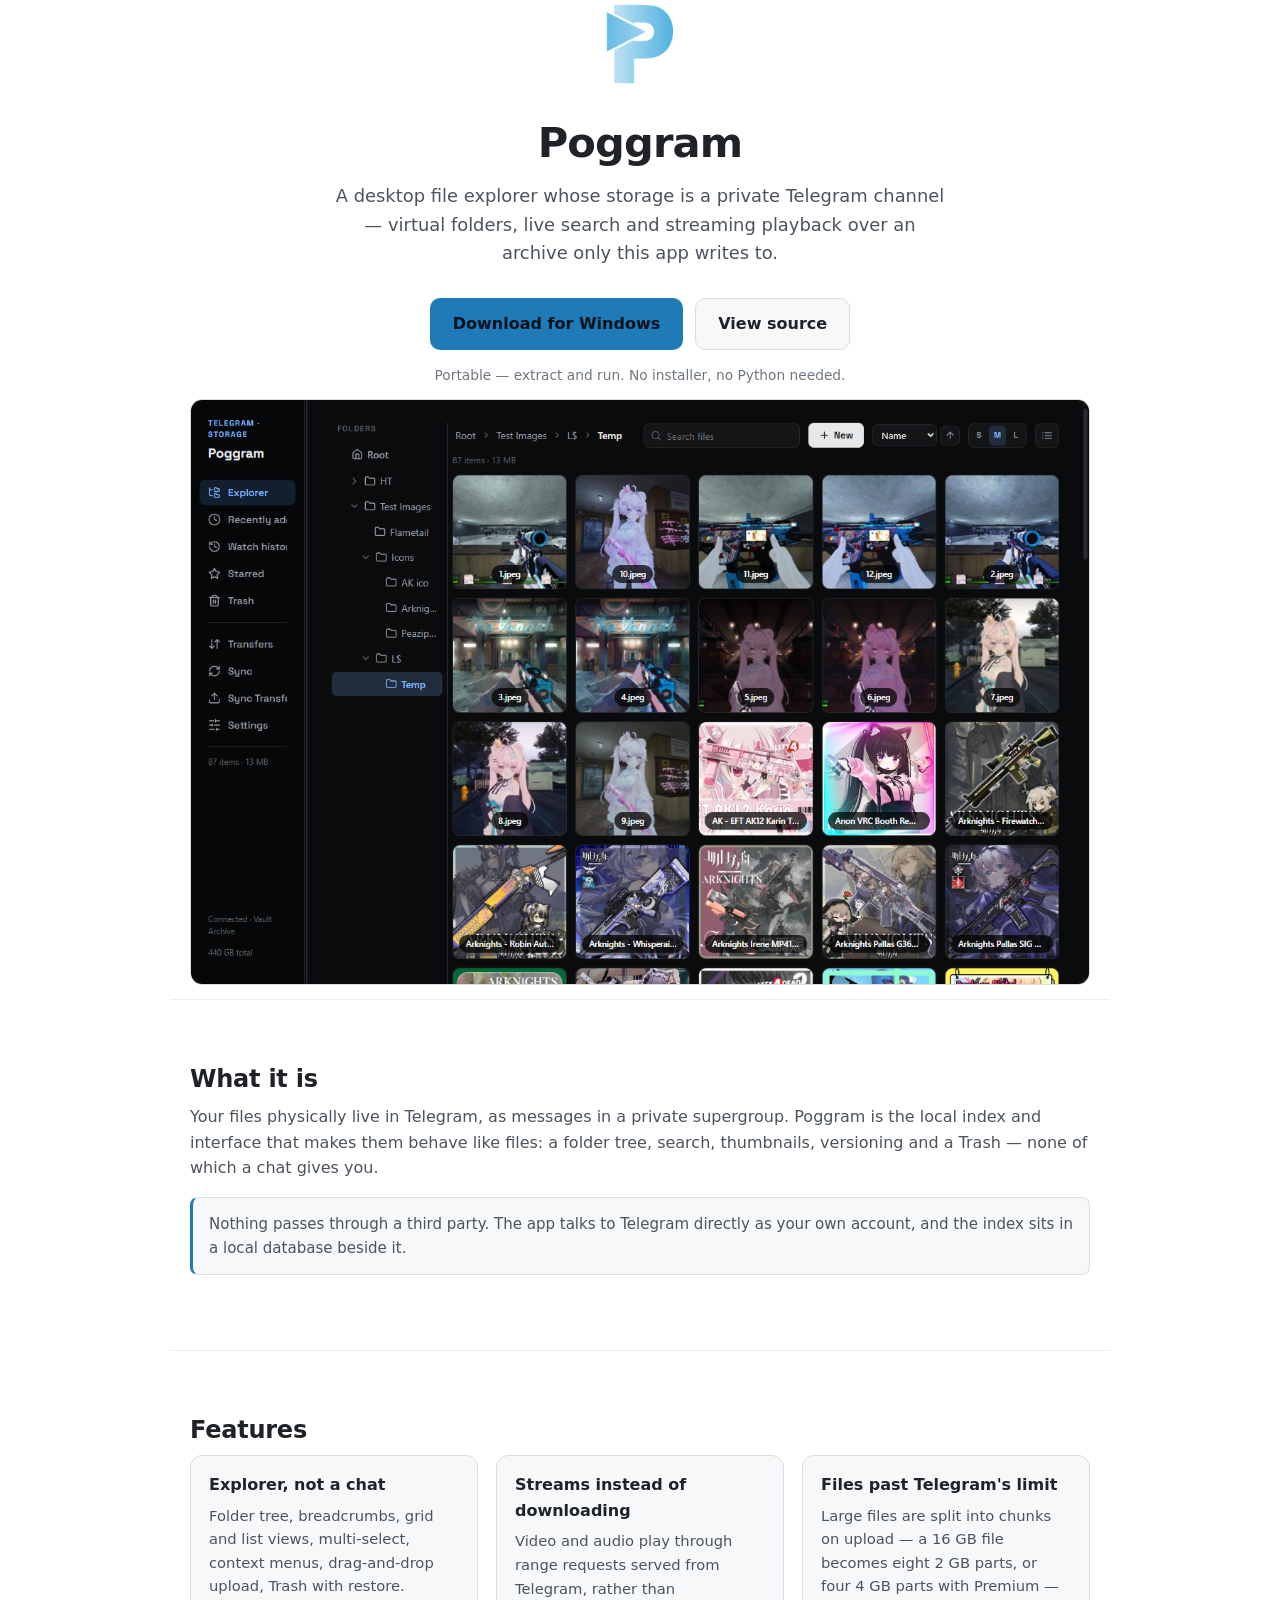
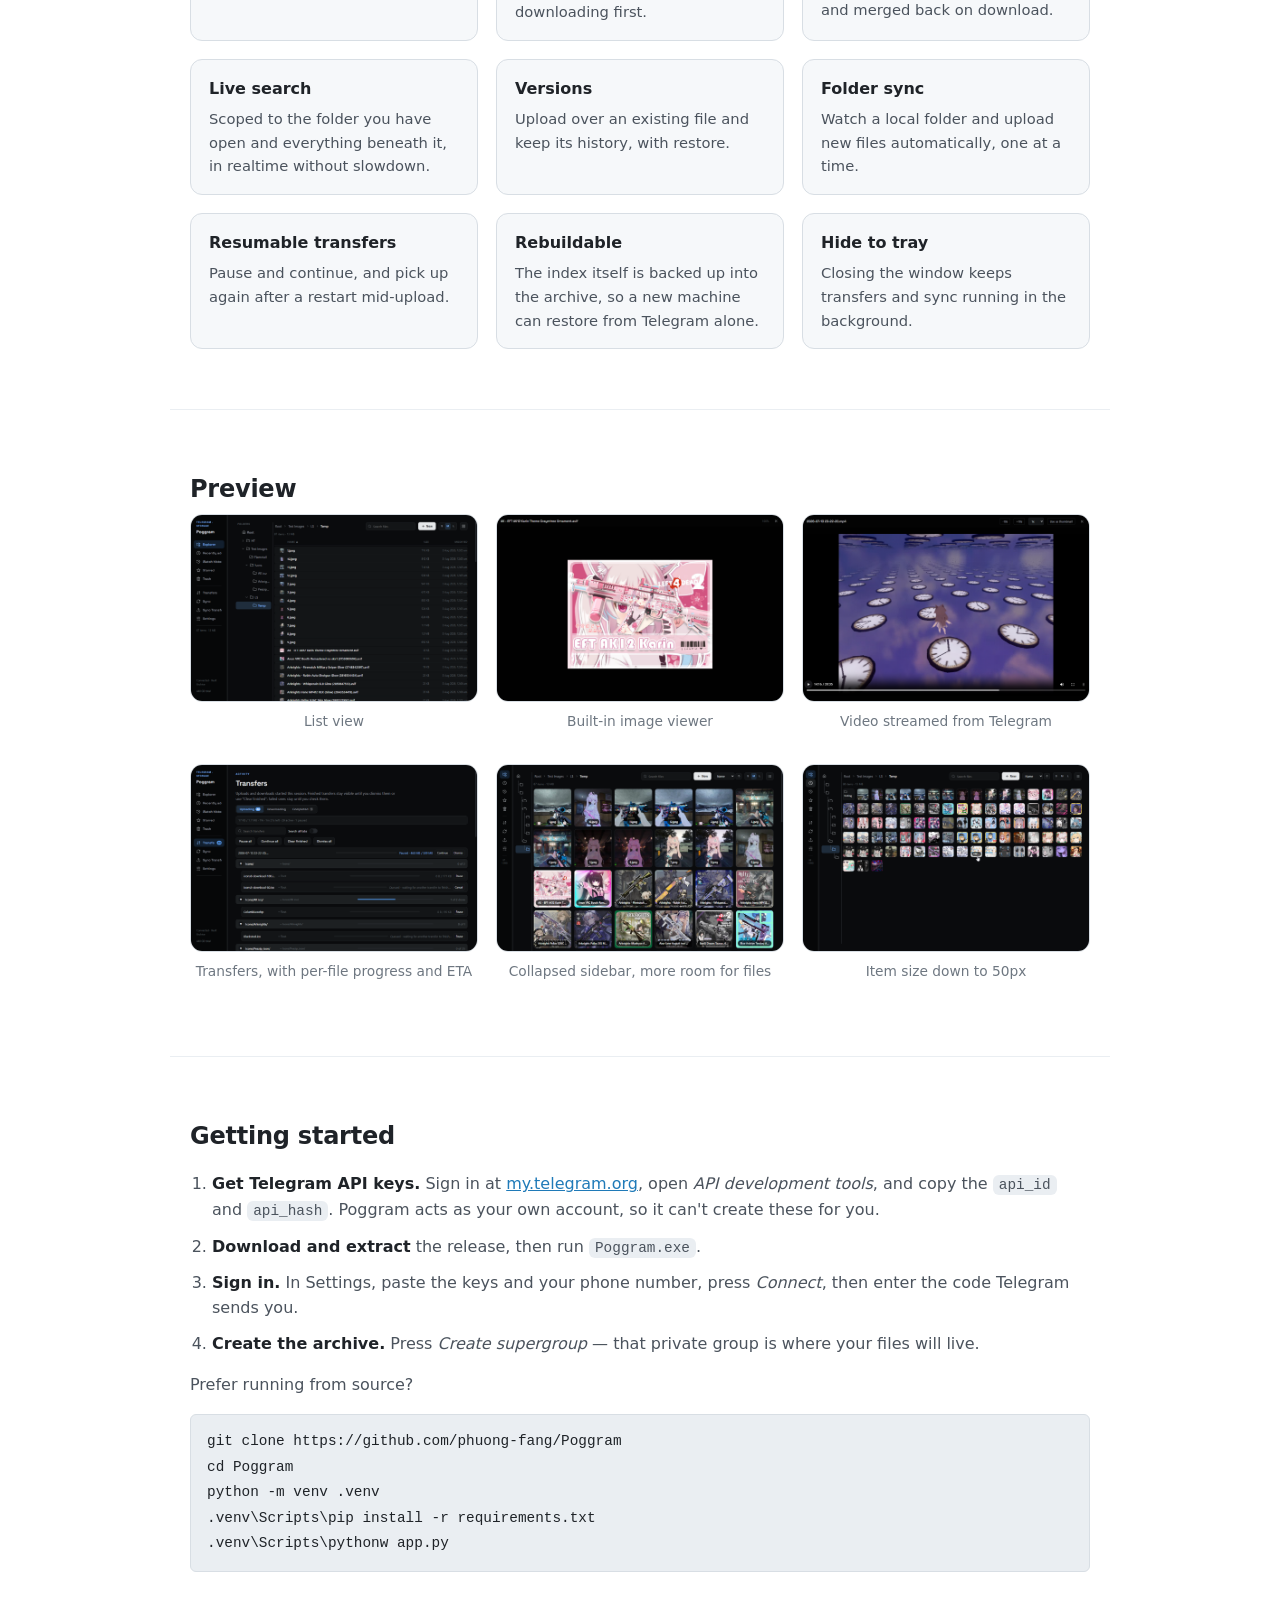
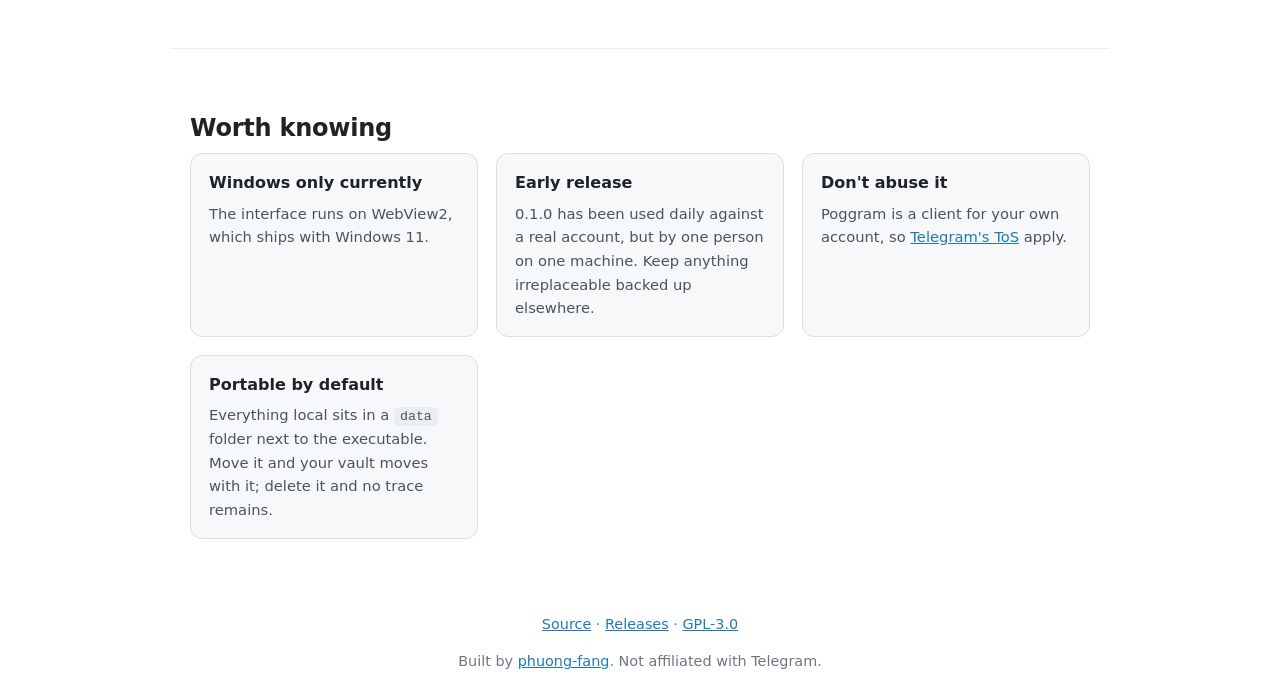
==== index.html @ 34cc10da "Site: actually fix the section rule spacing (specificity) The previous attempt raised section paddin" ====
<!DOCTYPE html>
<html lang="en">
<head>
<meta charset="utf-8">
<meta name="viewport" content="width=device-width, initial-scale=1">
<title>Poggram — a file explorer backed by Telegram</title>
<meta name="description" content="A Windows desktop file explorer whose storage is a private Telegram channel. Virtual folders, live search, streaming playback. Free and open source, GPL-3.0.">
<link rel="icon" href="static/poggram.ico" sizes="any">
<meta property="og:title" content="Poggram">
<meta property="og:description" content="A desktop file explorer whose storage is a private Telegram channel.">
<meta property="og:image" content="preview/UI%20Grid%20view%20Expand%20Side%20bar%20160px.png">
<meta property="og:type" content="website">
<style>
  /* Self-contained: no CDN, no fonts to fetch, so the page works offline and
     can't break when something external moves. */
  :root {
    --bg: #0e1013; --surface: #161a1f; --line: #262c34; --line-soft: #1e232a;
    --ink: #e8ecf1; --ink-soft: #a9b4c0; --ink-faint: #7b8794;
    --accent: #5aaee6; --accent-deep: #8ccbf0;
    --radius: 12px;
  }
  @media (prefers-color-scheme: light) {
    :root {
      --bg: #ffffff; --surface: #f6f8fa; --line: #d8dee4; --line-soft: #eaeef2;
      --ink: #1f2328; --ink-soft: #4b535d; --ink-faint: #6e7781;
      --accent: #1f7ab8; --accent-deep: #10598c;
    }
  }
  * { box-sizing: border-box; }
  body {
    margin: 0; background: var(--bg); color: var(--ink);
    font: 16px/1.6 -apple-system, "Segoe UI", system-ui, sans-serif;
    -webkit-font-smoothing: antialiased;
  }
  .wrap { max-width: 940px; margin: 0 auto; padding: 0 20px; }
  a { color: var(--accent); }

  header { text-align: center; padding: 72px 0 40px; }
  header img.logo { width: 88px; height: 88px; }
  h1 { margin: 14px 0 6px; font-size: 2.6rem; letter-spacing: -0.02em; }
  .tagline { margin: 0 auto; max-width: 34em; font-size: 1.12rem; color: var(--ink-soft); }

  .cta { display: flex; flex-wrap: wrap; gap: 12px; justify-content: center; margin: 30px 0 8px; }
  .btn {
    display: inline-block; padding: 12px 22px; border-radius: 10px;
    text-decoration: none; font-weight: 600; border: 1px solid var(--line);
  }
  .btn-primary { background: var(--accent); color: #06131c; border-color: transparent; }
  .btn-primary:hover { filter: brightness(1.08); }
  .btn-secondary { color: var(--ink); background: var(--surface); }
  .btn-secondary:hover { border-color: var(--ink-faint); }
  .sub { color: var(--ink-faint); font-size: 0.86rem; }

  /* Wide screenshots scroll inside their own box rather than the page. */
  figure { margin: 0 0 14px; }
  figure img {
    display: block; width: 100%; height: auto; border: 1px solid var(--line);
    border-radius: var(--radius); background: var(--surface);
  }
  figcaption { margin-top: 8px; color: var(--ink-faint); font-size: 0.86rem; text-align: center; }

  /* section.wrap, not section: every section carries class="wrap", and
     .wrap's own `padding: 0 20px` (a class, 0-1-0) outranks a bare `section`
     type selector (0-0-1) no matter which comes later - so vertical padding
     set on `section` alone was silently discarded and the rule sat against the
     cards above it. Horizontal padding is repeated here for the same reason:
     this declaration now wins outright, so it has to carry the 20px too. */
  section.wrap { padding: 56px 20px 60px; border-top: 1px solid var(--line-soft); }
  section.wrap > h2 { margin-top: 4px; }
  h2 { font-size: 1.5rem; margin: 0 0 6px; letter-spacing: -0.01em; }
  section > p.lede { margin-top: 0; color: var(--ink-soft); }

  .grid { display: grid; gap: 18px; grid-template-columns: repeat(auto-fit, minmax(260px, 1fr)); }
  .card { background: var(--surface); border: 1px solid var(--line); border-radius: var(--radius); padding: 16px 18px; }
  .card h3 { margin: 0 0 6px; font-size: 1rem; }
  .card p { margin: 0; color: var(--ink-soft); font-size: 0.92rem; }

  ol.steps { padding-left: 22px; }
  ol.steps li { margin-bottom: 10px; color: var(--ink-soft); }
  ol.steps strong { color: var(--ink); }

  code, pre {
    font-family: ui-monospace, "Cascadia Code", Consolas, monospace;
    background: var(--line-soft); border-radius: 6px;
  }
  code { padding: 2px 6px; font-size: 0.9em; }
  pre { padding: 14px 16px; overflow-x: auto; border: 1px solid var(--line); }
  pre code { background: none; padding: 0; }

  .note {
    background: var(--surface); border: 1px solid var(--line);
    border-left: 3px solid var(--accent); border-radius: 8px;
    padding: 14px 16px; color: var(--ink-soft); font-size: 0.94rem;
  }
  footer { padding: 40px 0 60px; text-align: center; color: var(--ink-faint); font-size: 0.9rem; }
</style>
</head>
<body>

<header class="wrap">
  <img class="logo" src="static/poggram.png" alt="">
  <h1>Poggram</h1>
  <p class="tagline">A desktop file explorer whose storage is a private Telegram channel — virtual folders, live search and streaming playback over an archive only this app writes to.</p>
  <div class="cta">
    <a class="btn btn-primary" href="https://github.com/phuong-fang/Poggram/releases/latest">Download for Windows</a>
    <a class="btn btn-secondary" href="https://github.com/phuong-fang/Poggram">View source</a>
  </div>
  <p class="sub">Portable — extract and run. No installer, no Python needed.</p>
</header>

<div class="wrap">
  <figure>
    <img src="preview/UI%20Grid%20view%20Expand%20Side%20bar%20160px.png" alt="Poggram grid view with folder tree and thumbnails" loading="lazy">
  </figure>
</div>

<section class="wrap">
  <h2>What it is</h2>
  <p class="lede">Your files physically live in Telegram, as messages in a private supergroup. Poggram is the local index and interface that makes them behave like files: a folder tree, search, thumbnails, versioning and a Trash — none of which a chat gives you.</p>
  <p class="note">Nothing passes through a third party. The app talks to Telegram directly as your own account, and the index sits in a local database beside it.</p>
</section>

<section class="wrap">
  <h2>Features</h2>
  <div class="grid">
    <div class="card"><h3>Explorer, not a chat</h3><p>Folder tree, breadcrumbs, grid and list views, multi-select, context menus, drag-and-drop upload, Trash with restore.</p></div>
    <div class="card"><h3>Streams instead of downloading</h3><p>Video and audio play through range requests served from Telegram, rather than downloading first.</p></div>
    <div class="card"><h3>Files past Telegram's limit</h3><p>Large files are split into chunks on upload — a 16&nbsp;GB file becomes eight 2&nbsp;GB parts, or four 4&nbsp;GB parts with Premium — and merged back on download.</p></div>
    <div class="card"><h3>Live search</h3><p>Scoped to the folder you have open and everything beneath it, in realtime without slowdown.</p></div>
    <div class="card"><h3>Versions</h3><p>Upload over an existing file and keep its history, with restore.</p></div>
    <div class="card"><h3>Folder sync</h3><p>Watch a local folder and upload new files automatically, one at a time.</p></div>
    <div class="card"><h3>Resumable transfers</h3><p>Pause and continue, and pick up again after a restart mid-upload.</p></div>
    <div class="card"><h3>Rebuildable</h3><p>The index itself is backed up into the archive, so a new machine can restore from Telegram alone.</p></div>
    <div class="card"><h3>Hide to tray</h3><p>Closing the window keeps transfers and sync running in the background.</p></div>
  </div>
</section>

<section class="wrap">
  <h2>Preview</h2>
  <div class="grid">
    <figure><img src="preview/UI%20List%20view%20Expand%20Side%20bar%20160px.png" alt="List view" loading="lazy"><figcaption>List view</figcaption></figure>
    <figure><img src="preview/Image%20viewing.png" alt="Image viewer" loading="lazy"><figcaption>Built-in image viewer</figcaption></figure>
    <figure><img src="preview/Video%20streaming.png" alt="Video streaming" loading="lazy"><figcaption>Video streamed from Telegram</figcaption></figure>
    <figure><img src="preview/Upload%20process.png" alt="Transfers view" loading="lazy"><figcaption>Transfers, with per-file progress and ETA</figcaption></figure>
    <figure><img src="preview/UI%20Grid%20view%20Collapse%20Side%20bar%20160px.png" alt="Grid view with the sidebar collapsed" loading="lazy"><figcaption>Collapsed sidebar, more room for files</figcaption></figure>
    <figure><img src="preview/UI%20Grid%20view%20Collapse%20Side%20bar%2050px.png" alt="Grid view at the smallest item size" loading="lazy"><figcaption>Item size down to 50px</figcaption></figure>
  </div>
</section>

<section class="wrap">
  <h2>Getting started</h2>
  <ol class="steps">
    <li><strong>Get Telegram API keys.</strong> Sign in at <a href="https://my.telegram.org/auth">my.telegram.org</a>, open <em>API development tools</em>, and copy the <code>api_id</code> and <code>api_hash</code>. Poggram acts as your own account, so it can't create these for you.</li>
    <li><strong>Download and extract</strong> the release, then run <code>Poggram.exe</code>.</li>
    <li><strong>Sign in.</strong> In Settings, paste the keys and your phone number, press <em>Connect</em>, then enter the code Telegram sends you.</li>
    <li><strong>Create the archive.</strong> Press <em>Create supergroup</em> — that private group is where your files will live.</li>
  </ol>
  <p class="lede">Prefer running from source?</p>
<pre><code>git clone https://github.com/phuong-fang/Poggram
cd Poggram
python -m venv .venv
.venv\Scripts\pip install -r requirements.txt
.venv\Scripts\pythonw app.py</code></pre>
</section>

<section class="wrap">
  <h2>Worth knowing</h2>
  <div class="grid">
    <div class="card"><h3>Windows only currently</h3><p>The interface runs on WebView2, which ships with Windows 11.</p></div>
    <div class="card"><h3>Early release</h3><p>0.1.0 has been used daily against a real account, but by one person on one machine. Keep anything irreplaceable backed up elsewhere.</p></div>
    <div class="card"><h3>Don't abuse it</h3><p>Poggram is a client for your own account, so <a href="https://telegram.org/tos">Telegram's ToS</a> apply.</p></div>
    <div class="card"><h3>Portable by default</h3><p>Everything local sits in a <code>data</code> folder next to the executable. Move it and your vault moves with it; delete it and no trace remains.</p></div>
  </div>
</section>

<footer class="wrap">
  <p><a href="https://github.com/phuong-fang/Poggram">Source</a> · <a href="https://github.com/phuong-fang/Poggram/releases/latest">Releases</a> · <a href="https://github.com/phuong-fang/Poggram/blob/main/LICENSE">GPL-3.0</a></p>
  <p>Built by <a href="https://github.com/phuong-fang">phuong-fang</a>. Not affiliated with Telegram.</p>
</footer>

</body>
</html>
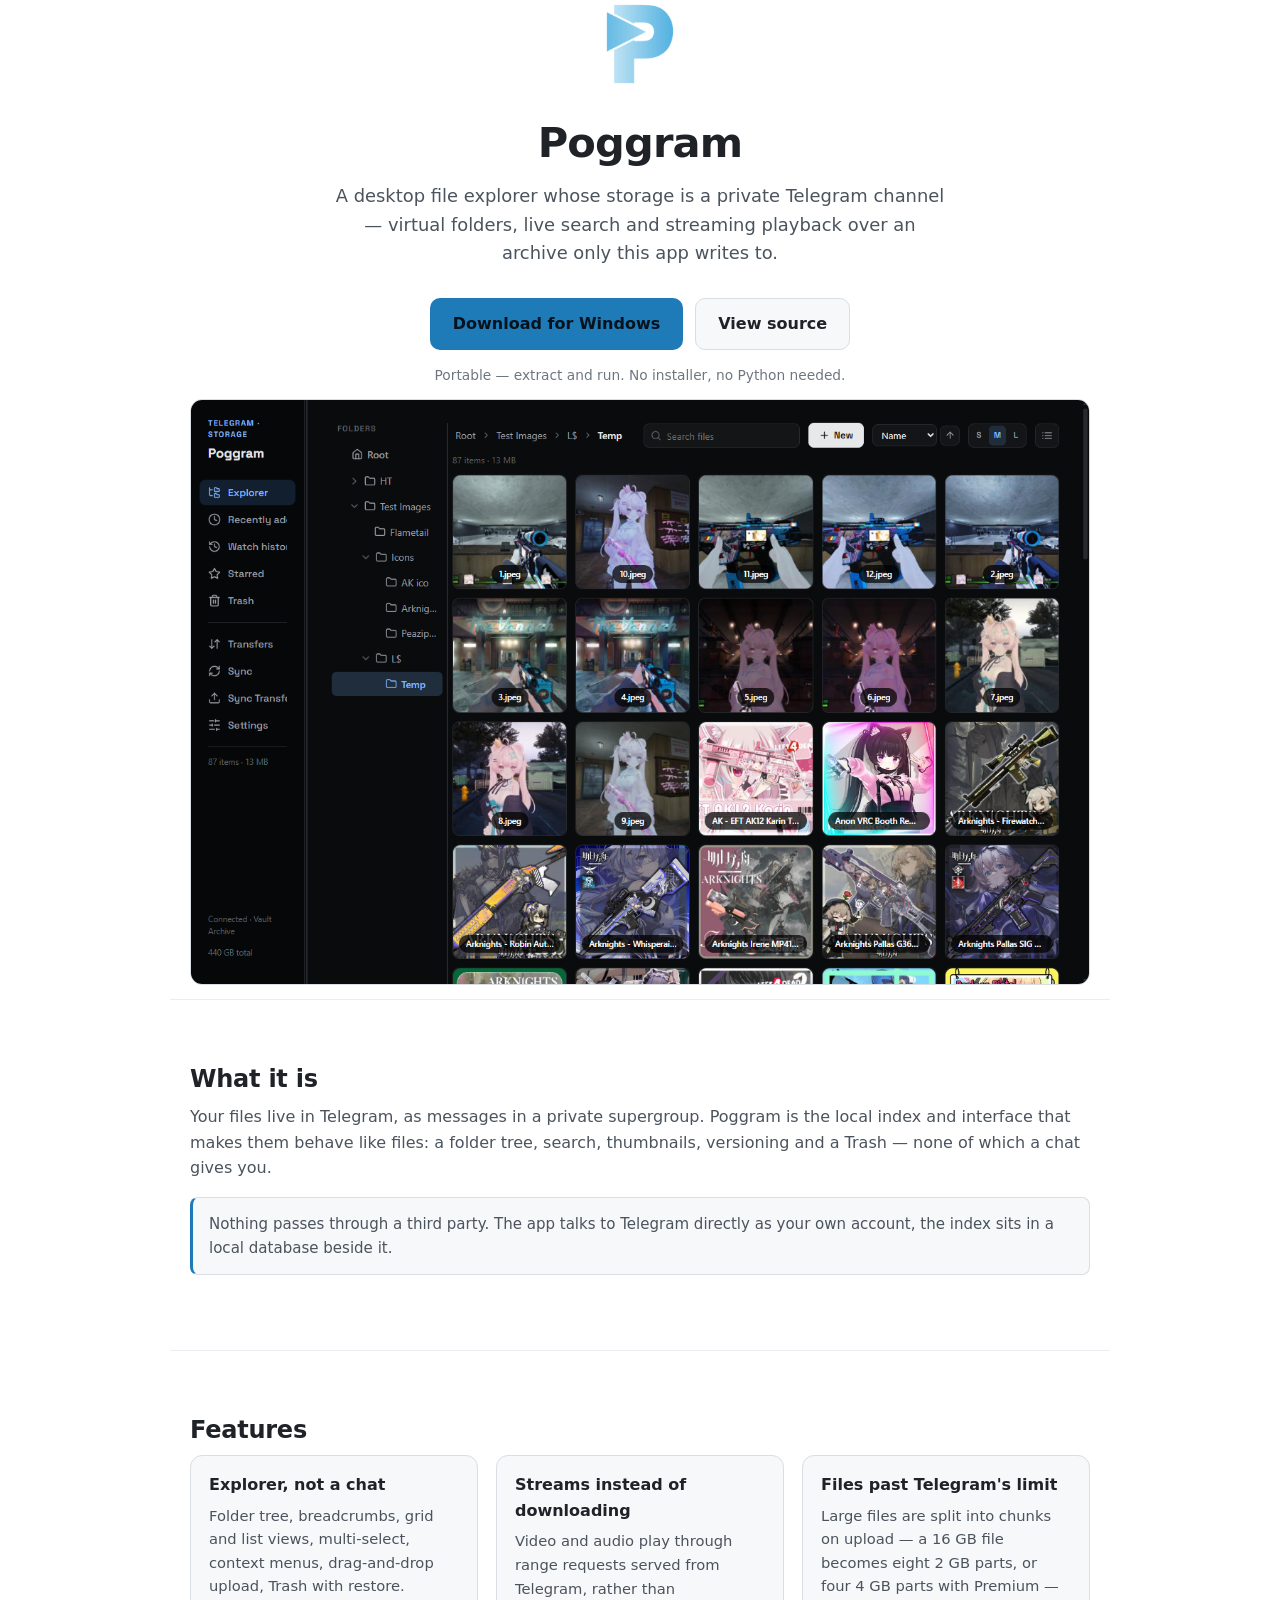
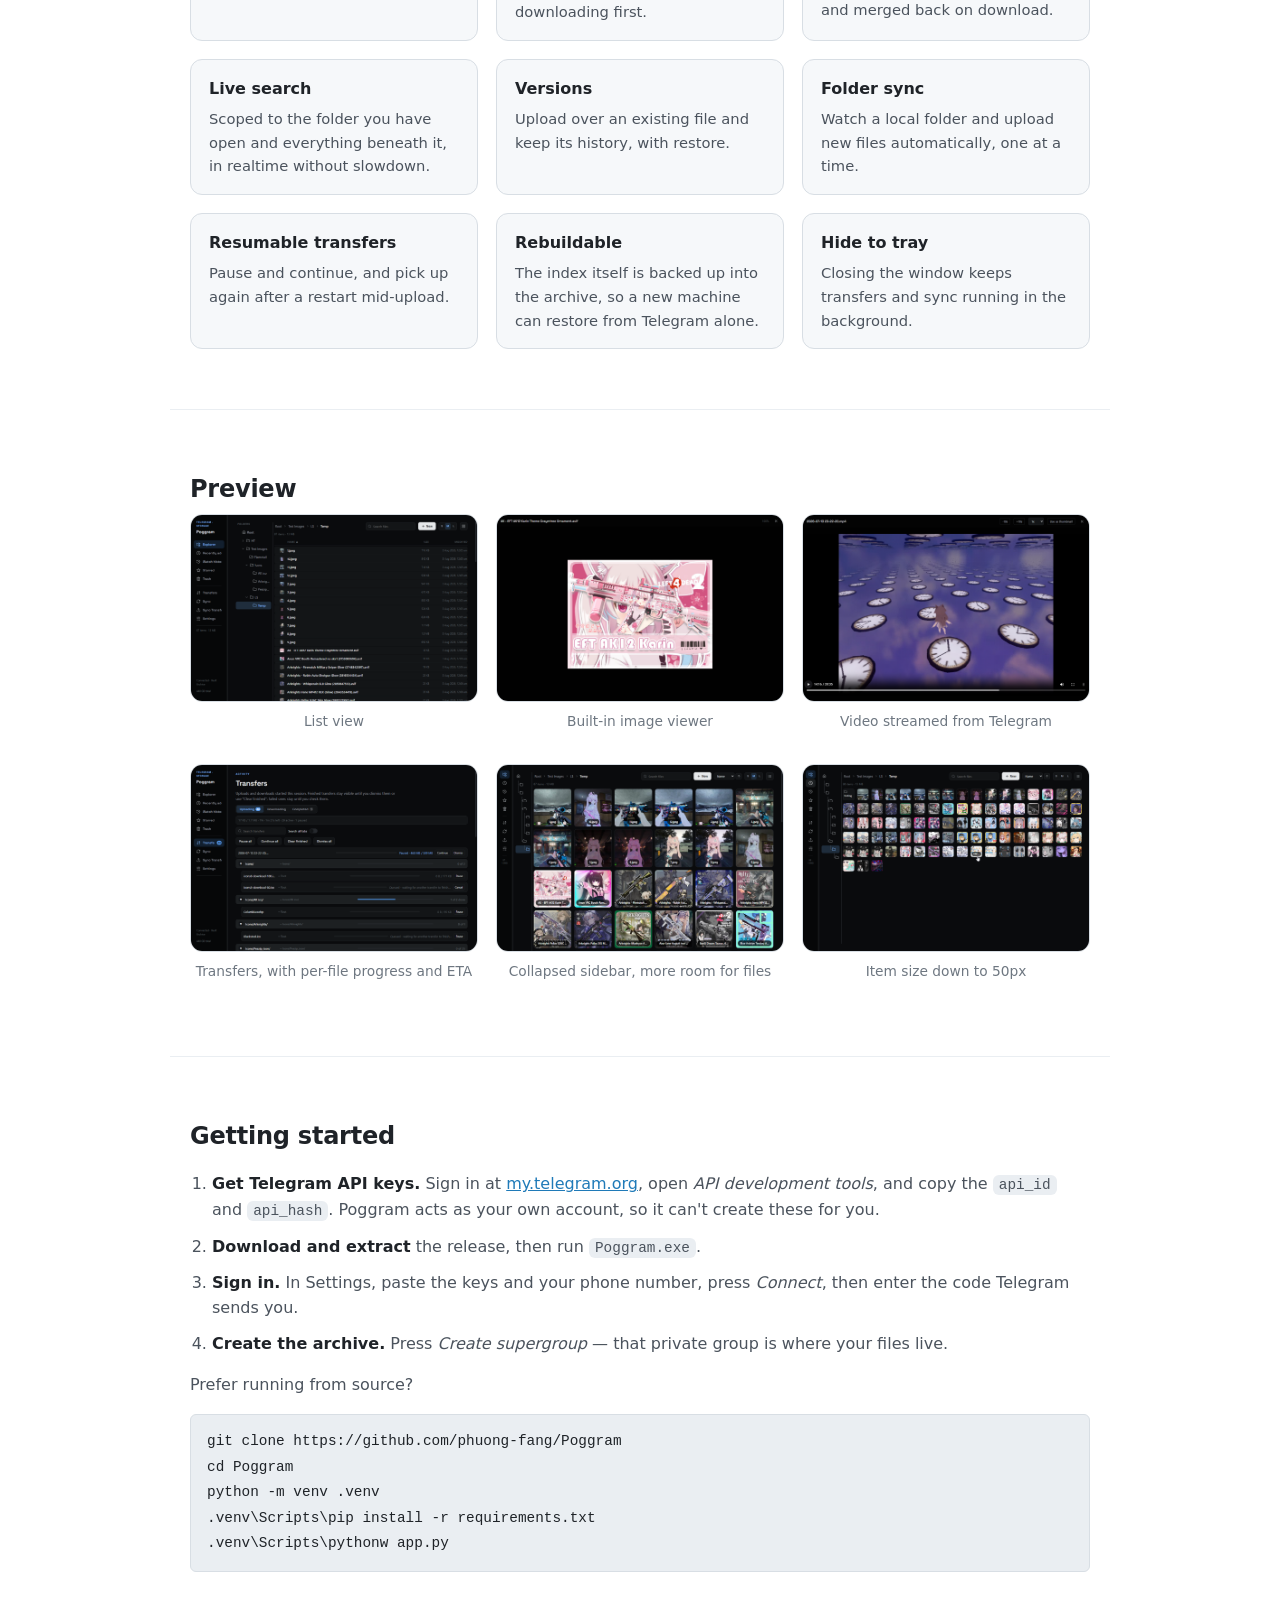
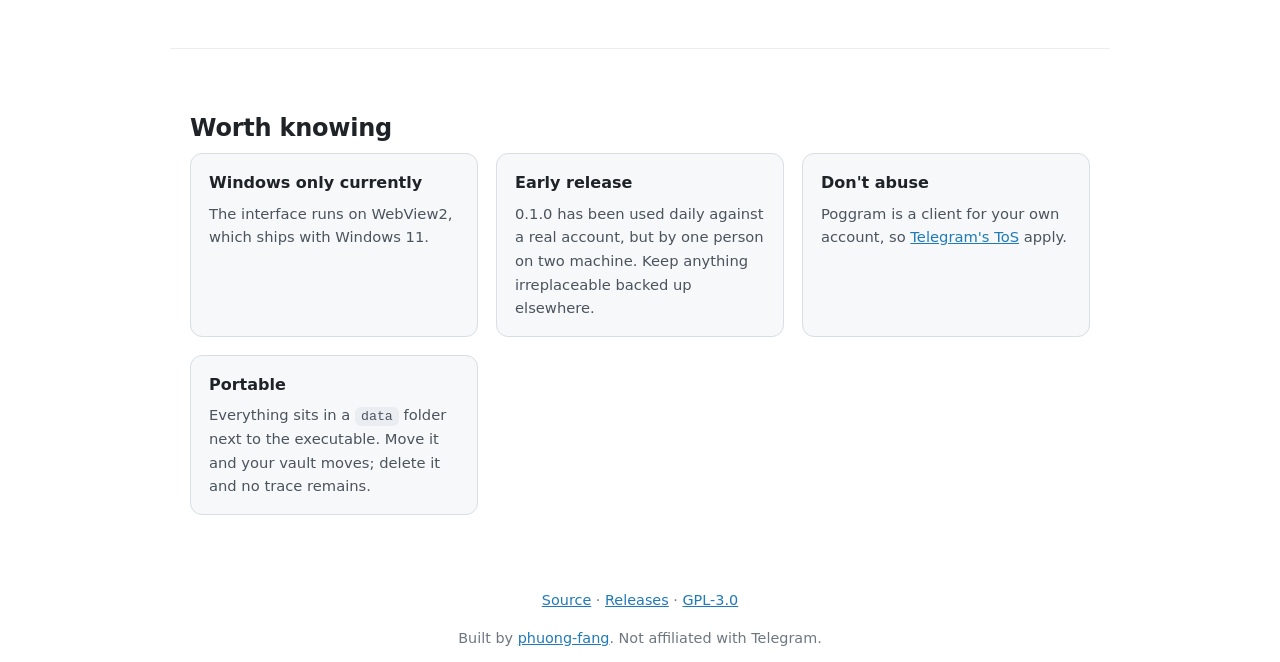
==== commit 0a6d8afb: "Update index.html" ====
--- a/index.html
+++ b/index.html
@@ -5,14 +5,15 @@
 <meta name="viewport" content="width=device-width, initial-scale=1">
 <title>Poggram — a file explorer backed by Telegram</title>
 <meta name="description" content="A Windows desktop file explorer whose storage is a private Telegram channel. Virtual folders, live search, streaming playback. Free and open source, GPL-3.0.">
+<meta name="msvalidate.01" content="39BD5AD8B582965D2184CF83E3648B23">
+<meta name="google-site-verification" content="ePSBX6QoeFC-i_yGgNZMubdwCY9v-DvZ1B7R_dH-QpU">
+<link rel="canonical" href="https://phuong-fang.github.io/Poggram/">
 <link rel="icon" href="static/poggram.ico" sizes="any">
 <meta property="og:title" content="Poggram">
 <meta property="og:description" content="A desktop file explorer whose storage is a private Telegram channel.">
 <meta property="og:image" content="preview/UI%20Grid%20view%20Expand%20Side%20bar%20160px.png">
 <meta property="og:type" content="website">
 <style>
-  /* Self-contained: no CDN, no fonts to fetch, so the page works offline and
-     can't break when something external moves. */
   :root {
     --bg: #0e1013; --surface: #161a1f; --line: #262c34; --line-soft: #1e232a;
     --ink: #e8ecf1; --ink-soft: #a9b4c0; --ink-faint: #7b8794;
@@ -51,7 +52,6 @@
   .btn-secondary:hover { border-color: var(--ink-faint); }
   .sub { color: var(--ink-faint); font-size: 0.86rem; }
 
-  /* Wide screenshots scroll inside their own box rather than the page. */
   figure { margin: 0 0 14px; }
   figure img {
     display: block; width: 100%; height: auto; border: 1px solid var(--line);
@@ -59,12 +59,6 @@
   }
   figcaption { margin-top: 8px; color: var(--ink-faint); font-size: 0.86rem; text-align: center; }
 
-  /* section.wrap, not section: every section carries class="wrap", and
-     .wrap's own `padding: 0 20px` (a class, 0-1-0) outranks a bare `section`
-     type selector (0-0-1) no matter which comes later - so vertical padding
-     set on `section` alone was silently discarded and the rule sat against the
-     cards above it. Horizontal padding is repeated here for the same reason:
-     this declaration now wins outright, so it has to carry the 20px too. */
   section.wrap { padding: 56px 20px 60px; border-top: 1px solid var(--line-soft); }
   section.wrap > h2 { margin-top: 4px; }
   h2 { font-size: 1.5rem; margin: 0 0 6px; letter-spacing: -0.01em; }
@@ -116,8 +110,8 @@
 
 <section class="wrap">
   <h2>What it is</h2>
-  <p class="lede">Your files physically live in Telegram, as messages in a private supergroup. Poggram is the local index and interface that makes them behave like files: a folder tree, search, thumbnails, versioning and a Trash — none of which a chat gives you.</p>
-  <p class="note">Nothing passes through a third party. The app talks to Telegram directly as your own account, and the index sits in a local database beside it.</p>
+  <p class="lede">Your files live in Telegram, as messages in a private supergroup. Poggram is the local index and interface that makes them behave like files: a folder tree, search, thumbnails, versioning and a Trash — none of which a chat gives you.</p>
+  <p class="note">Nothing passes through a third party. The app talks to Telegram directly as your own account, the index sits in a local database beside it.</p>
 </section>
 
 <section class="wrap">
@@ -153,7 +147,7 @@
     <li><strong>Get Telegram API keys.</strong> Sign in at <a href="https://my.telegram.org/auth">my.telegram.org</a>, open <em>API development tools</em>, and copy the <code>api_id</code> and <code>api_hash</code>. Poggram acts as your own account, so it can't create these for you.</li>
     <li><strong>Download and extract</strong> the release, then run <code>Poggram.exe</code>.</li>
     <li><strong>Sign in.</strong> In Settings, paste the keys and your phone number, press <em>Connect</em>, then enter the code Telegram sends you.</li>
-    <li><strong>Create the archive.</strong> Press <em>Create supergroup</em> — that private group is where your files will live.</li>
+    <li><strong>Create the archive.</strong> Press <em>Create supergroup</em> — that private group is where your files live.</li>
   </ol>
   <p class="lede">Prefer running from source?</p>
 <pre><code>git clone https://github.com/phuong-fang/Poggram
@@ -167,9 +161,9 @@
   <h2>Worth knowing</h2>
   <div class="grid">
     <div class="card"><h3>Windows only currently</h3><p>The interface runs on WebView2, which ships with Windows 11.</p></div>
-    <div class="card"><h3>Early release</h3><p>0.1.0 has been used daily against a real account, but by one person on one machine. Keep anything irreplaceable backed up elsewhere.</p></div>
-    <div class="card"><h3>Don't abuse it</h3><p>Poggram is a client for your own account, so <a href="https://telegram.org/tos">Telegram's ToS</a> apply.</p></div>
-    <div class="card"><h3>Portable by default</h3><p>Everything local sits in a <code>data</code> folder next to the executable. Move it and your vault moves with it; delete it and no trace remains.</p></div>
+    <div class="card"><h3>Early release</h3><p>0.1.0 has been used daily against a real account, but by one person on two machine. Keep anything irreplaceable backed up elsewhere.</p></div>
+    <div class="card"><h3>Don't abuse</h3><p>Poggram is a client for your own account, so <a href="https://telegram.org/tos">Telegram's ToS</a> apply.</p></div>
+    <div class="card"><h3>Portable</h3><p>Everything sits in a <code>data</code> folder next to the executable. Move it and your vault moves; delete it and no trace remains.</p></div>
   </div>
 </section>
 
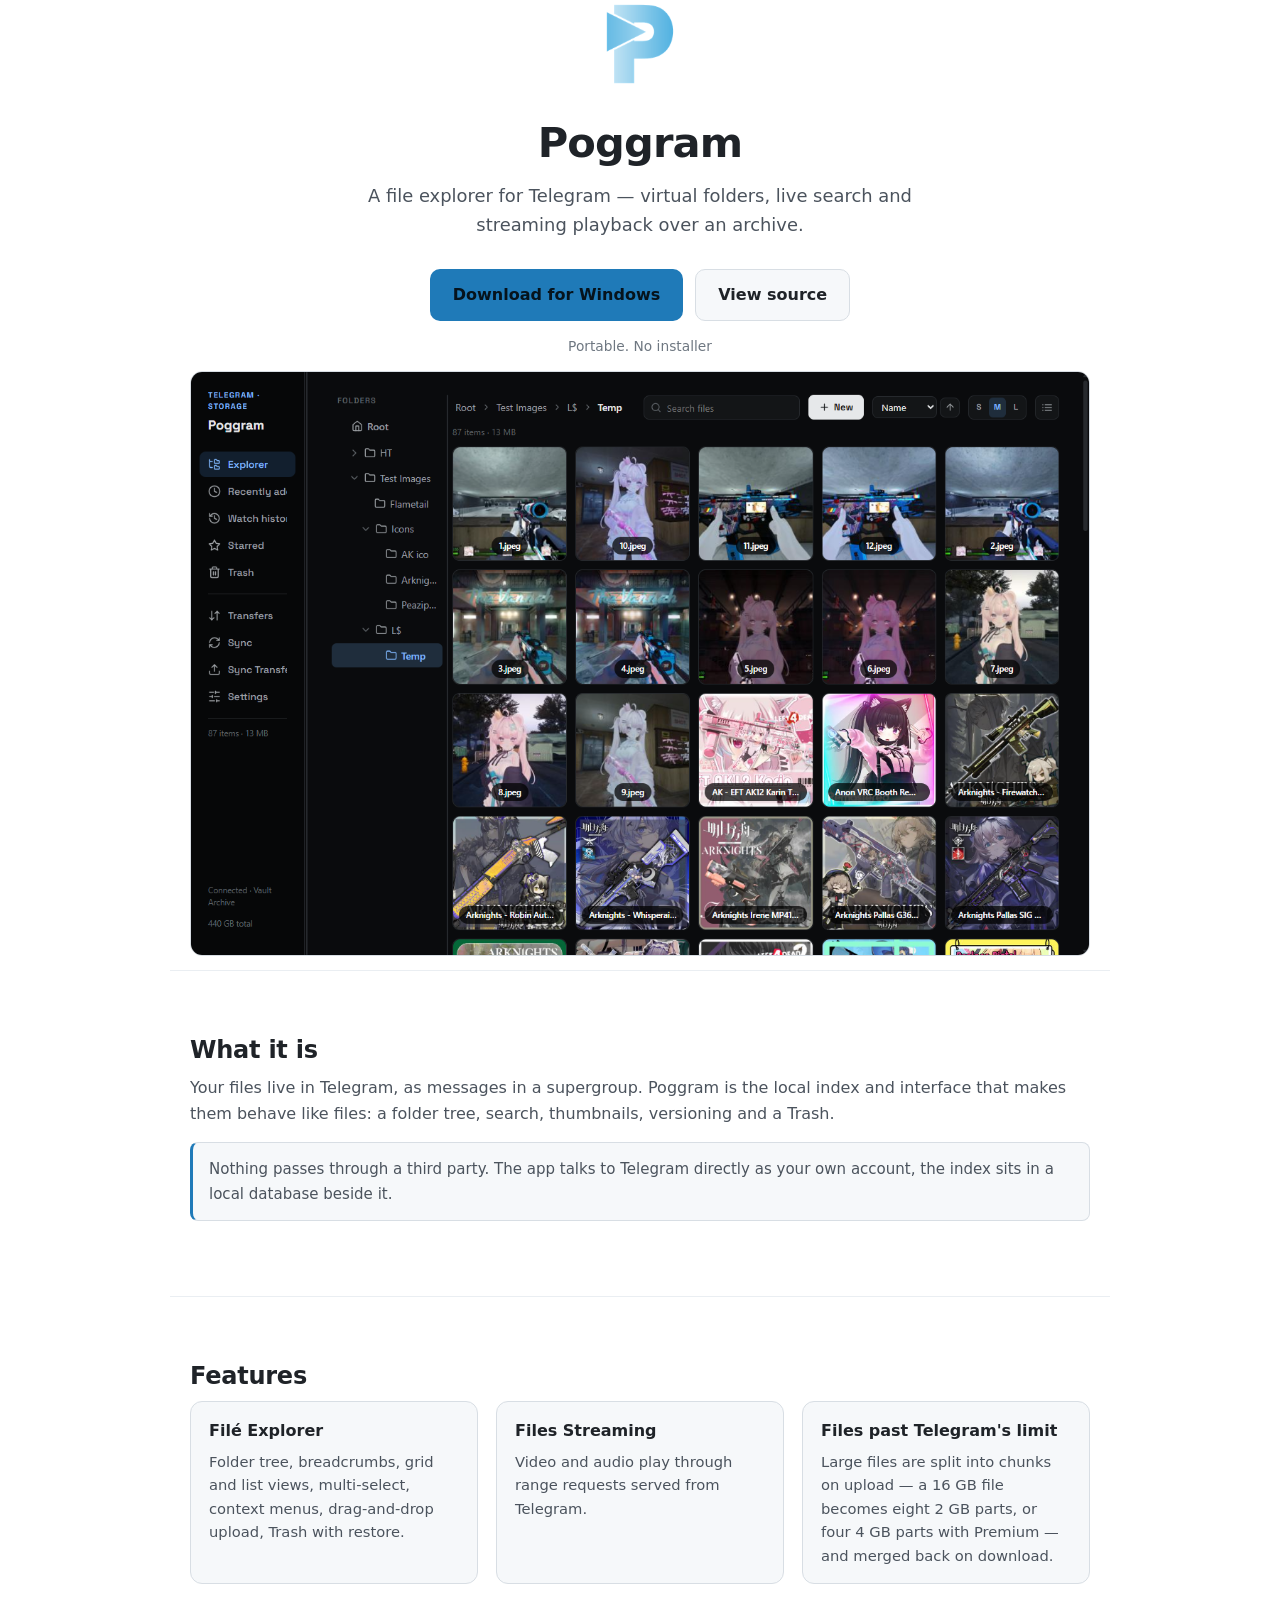
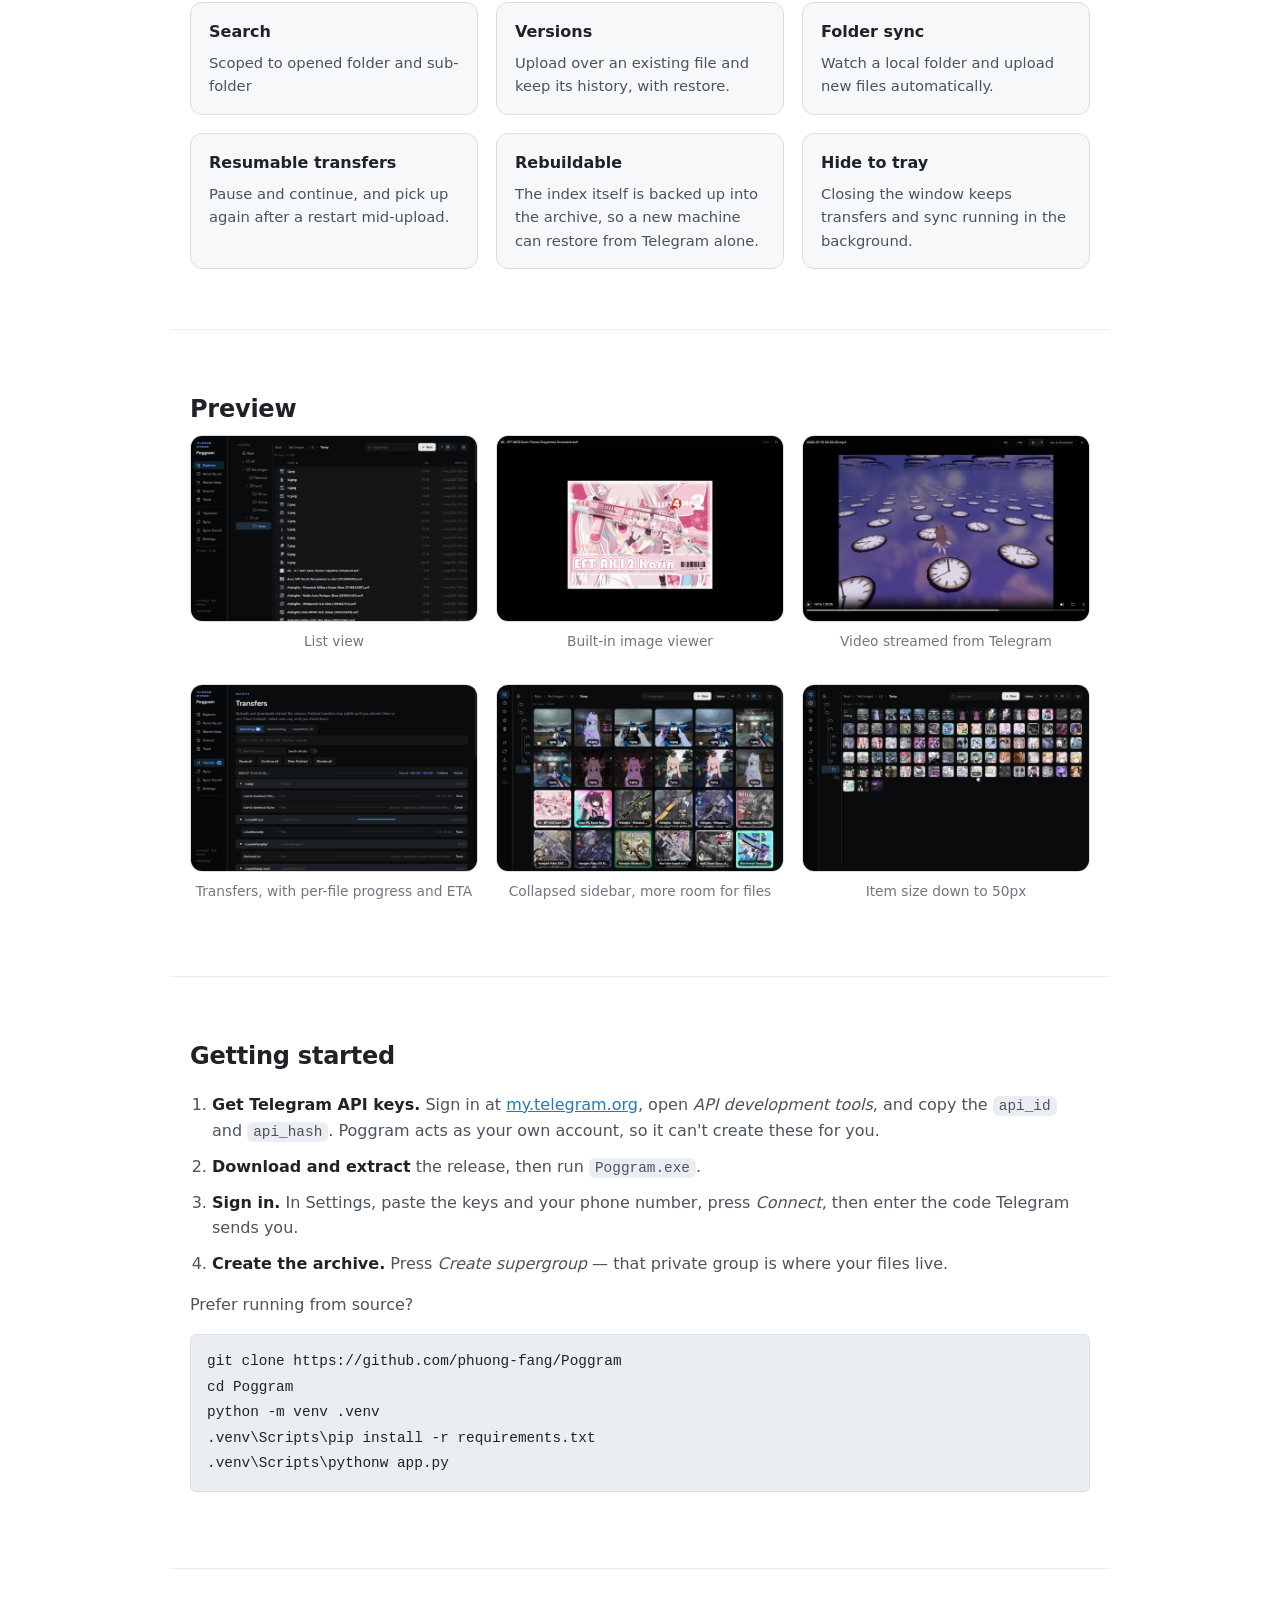
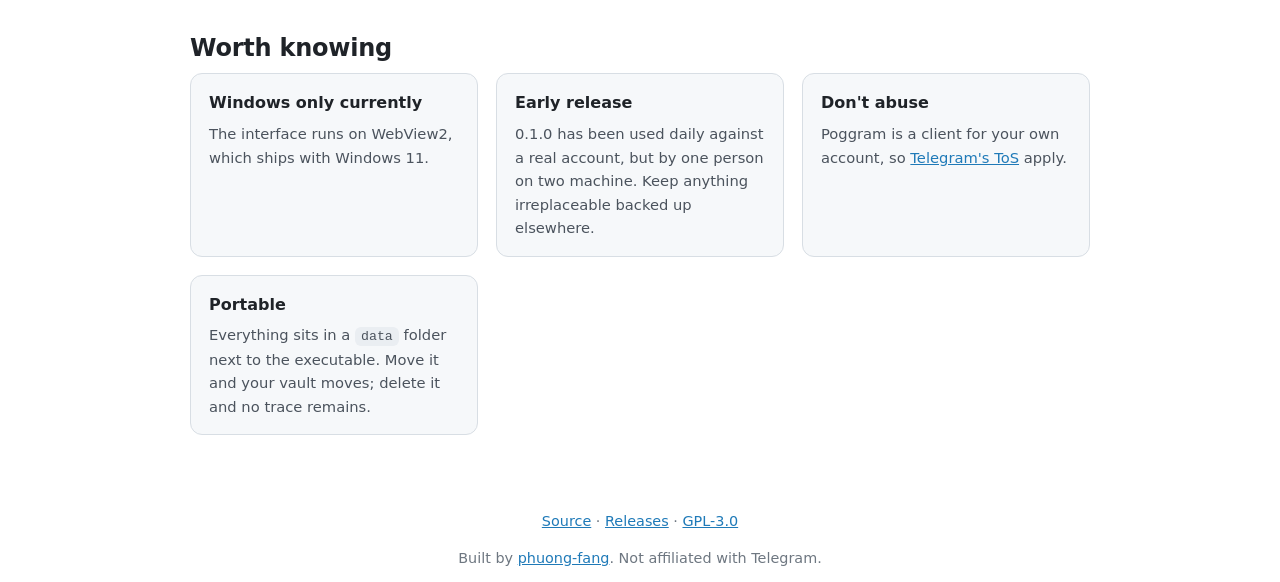
==== commit 9be3a83e: "Update index.html" ====
--- a/index.html
+++ b/index.html
@@ -94,12 +94,12 @@
 <header class="wrap">
   <img class="logo" src="static/poggram.png" alt="">
   <h1>Poggram</h1>
-  <p class="tagline">A desktop file explorer whose storage is a private Telegram channel — virtual folders, live search and streaming playback over an archive only this app writes to.</p>
+  <p class="tagline">A file explorer for Telegram — virtual folders, live search and streaming playback over an archive.</p>
   <div class="cta">
     <a class="btn btn-primary" href="https://github.com/phuong-fang/Poggram/releases/latest">Download for Windows</a>
     <a class="btn btn-secondary" href="https://github.com/phuong-fang/Poggram">View source</a>
   </div>
-  <p class="sub">Portable — extract and run. No installer, no Python needed.</p>
+  <p class="sub">Portable. No installer</p>
 </header>
 
 <div class="wrap">
@@ -110,19 +110,19 @@
 
 <section class="wrap">
   <h2>What it is</h2>
-  <p class="lede">Your files live in Telegram, as messages in a private supergroup. Poggram is the local index and interface that makes them behave like files: a folder tree, search, thumbnails, versioning and a Trash — none of which a chat gives you.</p>
+  <p class="lede">Your files live in Telegram, as messages in a supergroup. Poggram is the local index and interface that makes them behave like files: a folder tree, search, thumbnails, versioning and a Trash.</p>
   <p class="note">Nothing passes through a third party. The app talks to Telegram directly as your own account, the index sits in a local database beside it.</p>
 </section>
 
 <section class="wrap">
   <h2>Features</h2>
   <div class="grid">
-    <div class="card"><h3>Explorer, not a chat</h3><p>Folder tree, breadcrumbs, grid and list views, multi-select, context menus, drag-and-drop upload, Trash with restore.</p></div>
-    <div class="card"><h3>Streams instead of downloading</h3><p>Video and audio play through range requests served from Telegram, rather than downloading first.</p></div>
+    <div class="card"><h3>Filé Explorer</h3><p>Folder tree, breadcrumbs, grid and list views, multi-select, context menus, drag-and-drop upload, Trash with restore.</p></div>
+    <div class="card"><h3>Files Streaming</h3><p>Video and audio play through range requests served from Telegram.</p></div>
     <div class="card"><h3>Files past Telegram's limit</h3><p>Large files are split into chunks on upload — a 16&nbsp;GB file becomes eight 2&nbsp;GB parts, or four 4&nbsp;GB parts with Premium — and merged back on download.</p></div>
-    <div class="card"><h3>Live search</h3><p>Scoped to the folder you have open and everything beneath it, in realtime without slowdown.</p></div>
+    <div class="card"><h3>Search</h3><p>Scoped to opened folder and sub-folder</p></div>
     <div class="card"><h3>Versions</h3><p>Upload over an existing file and keep its history, with restore.</p></div>
-    <div class="card"><h3>Folder sync</h3><p>Watch a local folder and upload new files automatically, one at a time.</p></div>
+    <div class="card"><h3>Folder sync</h3><p>Watch a local folder and upload new files automatically.</p></div>
     <div class="card"><h3>Resumable transfers</h3><p>Pause and continue, and pick up again after a restart mid-upload.</p></div>
     <div class="card"><h3>Rebuildable</h3><p>The index itself is backed up into the archive, so a new machine can restore from Telegram alone.</p></div>
     <div class="card"><h3>Hide to tray</h3><p>Closing the window keeps transfers and sync running in the background.</p></div>
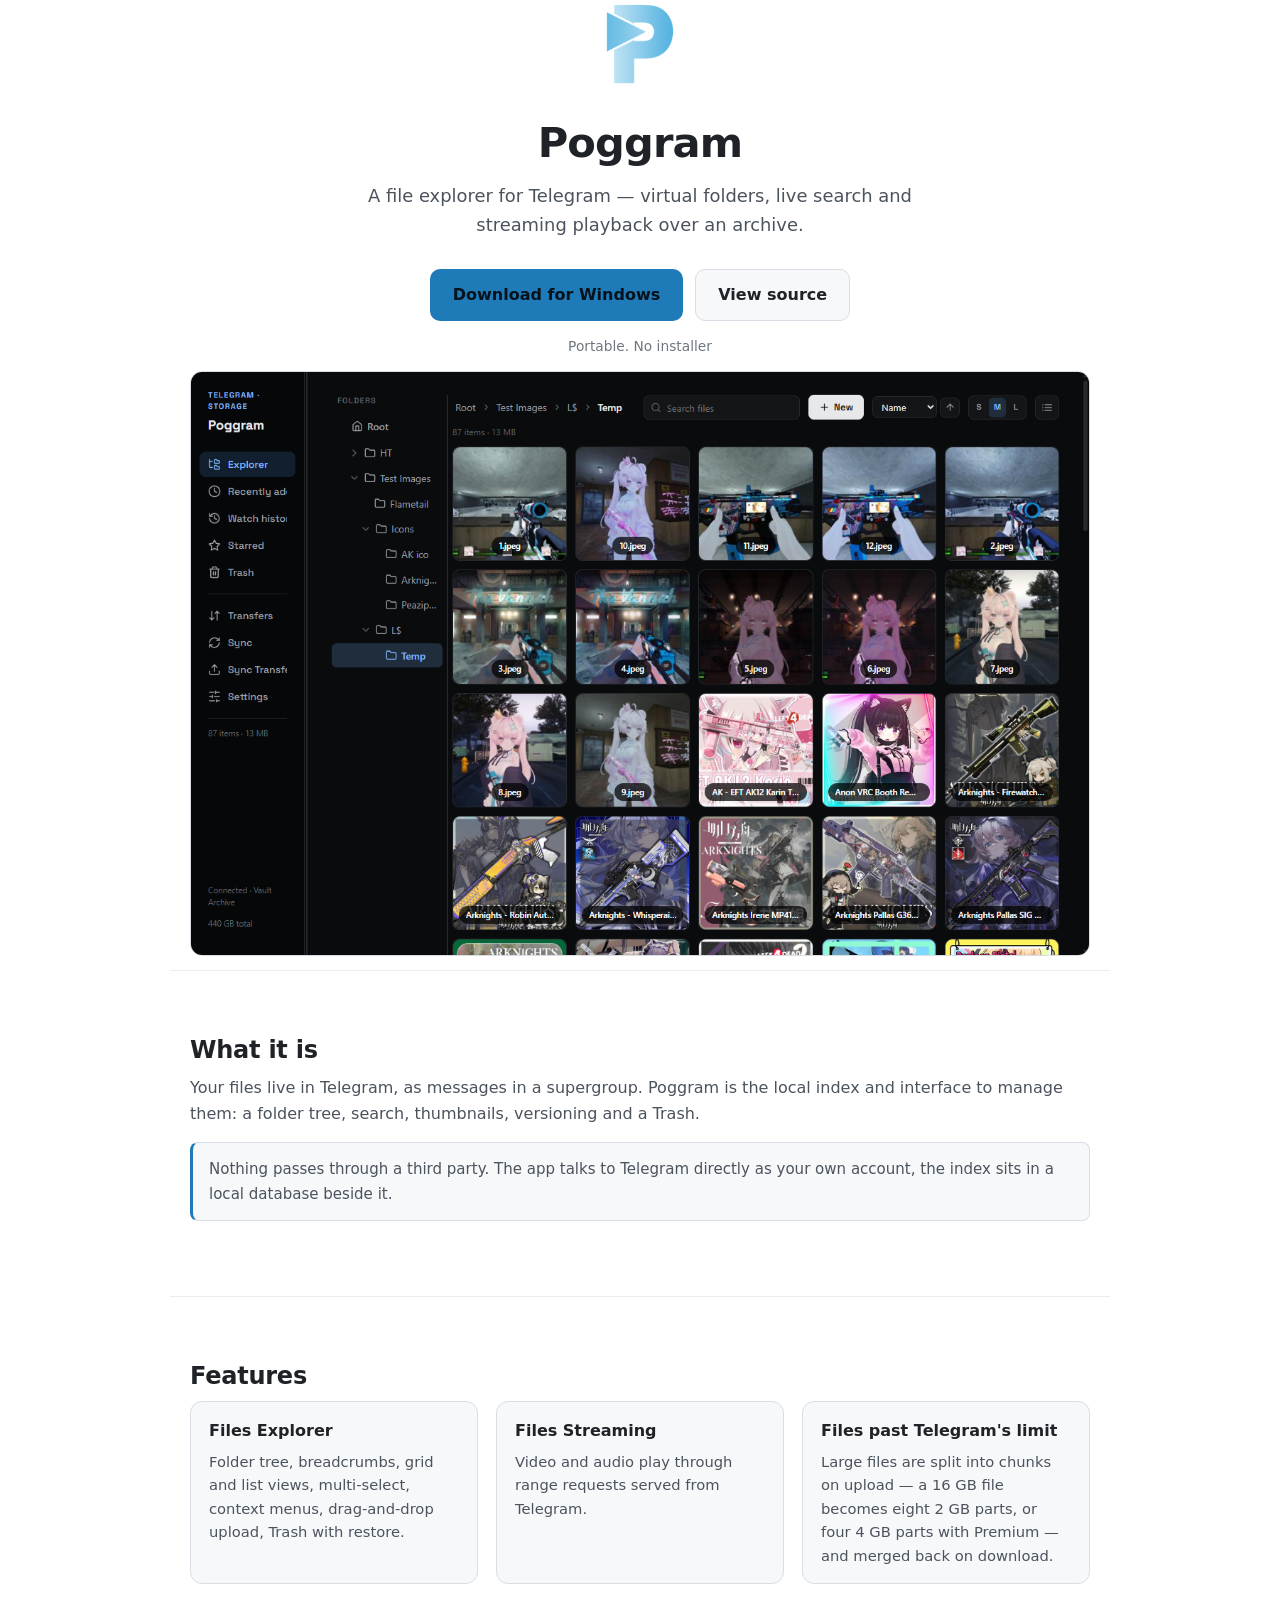
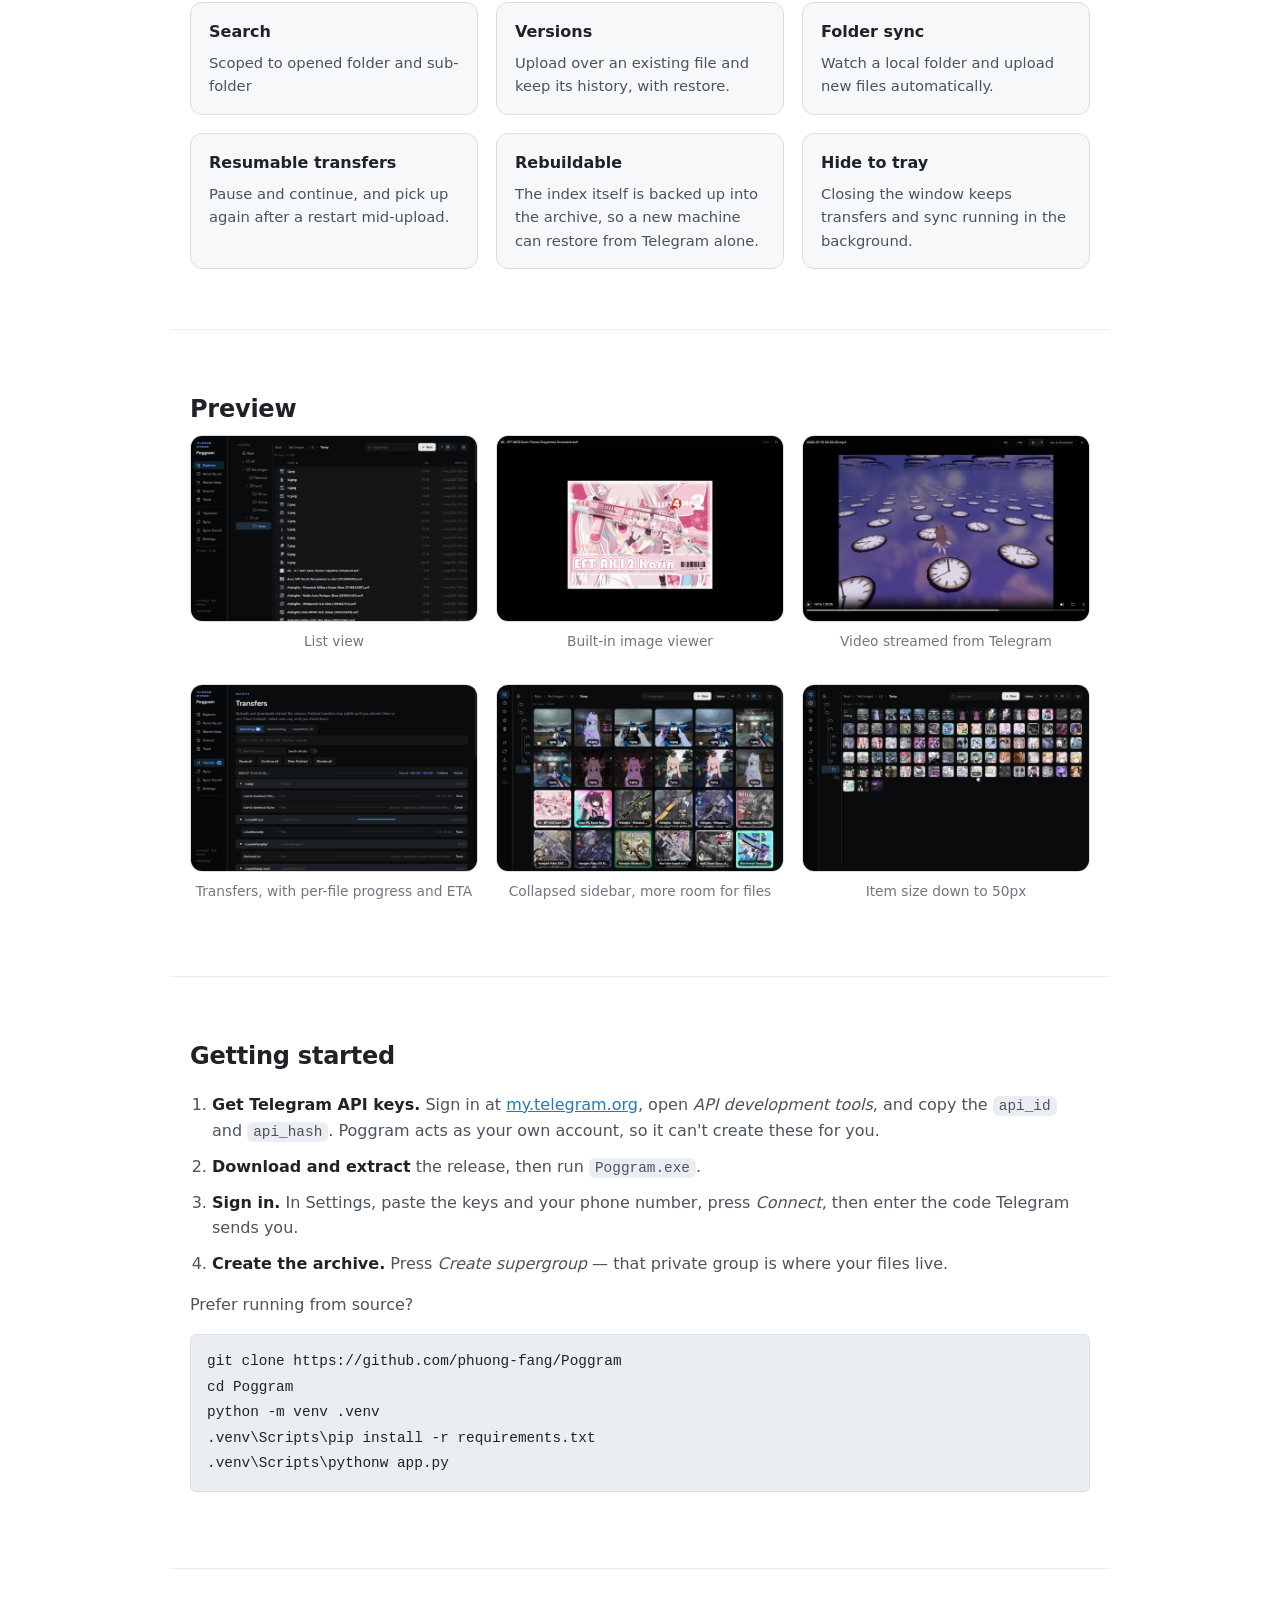
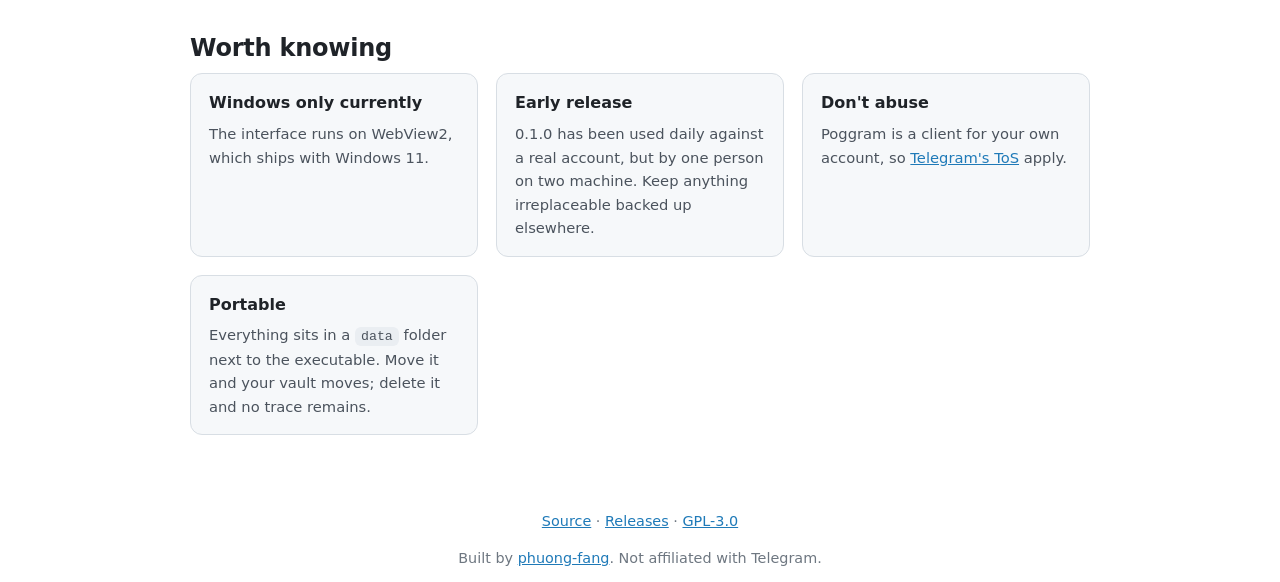
==== commit c8ccce00: "Update index.html" ====
--- a/index.html
+++ b/index.html
@@ -110,14 +110,14 @@
 
 <section class="wrap">
   <h2>What it is</h2>
-  <p class="lede">Your files live in Telegram, as messages in a supergroup. Poggram is the local index and interface that makes them behave like files: a folder tree, search, thumbnails, versioning and a Trash.</p>
+  <p class="lede">Your files live in Telegram, as messages in a supergroup. Poggram is the local index and interface to manage them: a folder tree, search, thumbnails, versioning and a Trash.</p>
   <p class="note">Nothing passes through a third party. The app talks to Telegram directly as your own account, the index sits in a local database beside it.</p>
 </section>
 
 <section class="wrap">
   <h2>Features</h2>
   <div class="grid">
-    <div class="card"><h3>Filé Explorer</h3><p>Folder tree, breadcrumbs, grid and list views, multi-select, context menus, drag-and-drop upload, Trash with restore.</p></div>
+    <div class="card"><h3>Files Explorer</h3><p>Folder tree, breadcrumbs, grid and list views, multi-select, context menus, drag-and-drop upload, Trash with restore.</p></div>
     <div class="card"><h3>Files Streaming</h3><p>Video and audio play through range requests served from Telegram.</p></div>
     <div class="card"><h3>Files past Telegram's limit</h3><p>Large files are split into chunks on upload — a 16&nbsp;GB file becomes eight 2&nbsp;GB parts, or four 4&nbsp;GB parts with Premium — and merged back on download.</p></div>
     <div class="card"><h3>Search</h3><p>Scoped to opened folder and sub-folder</p></div>
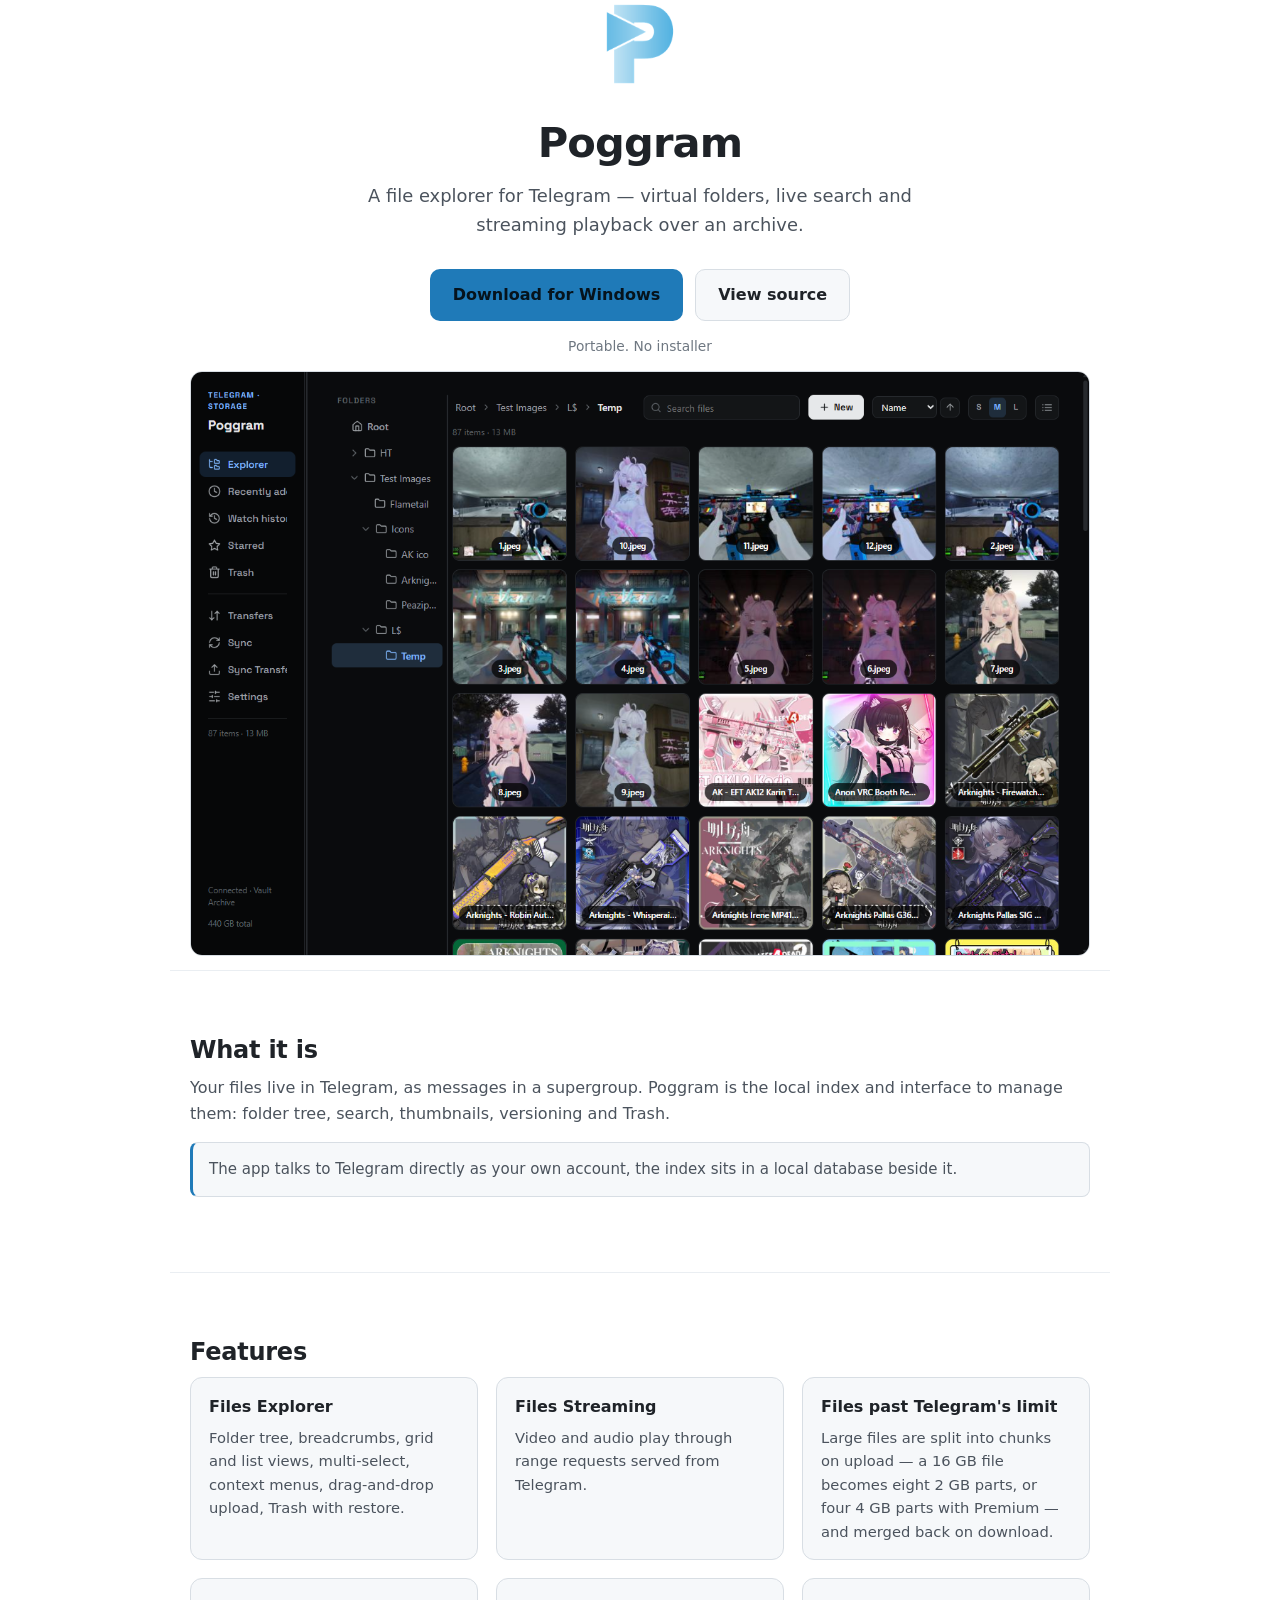
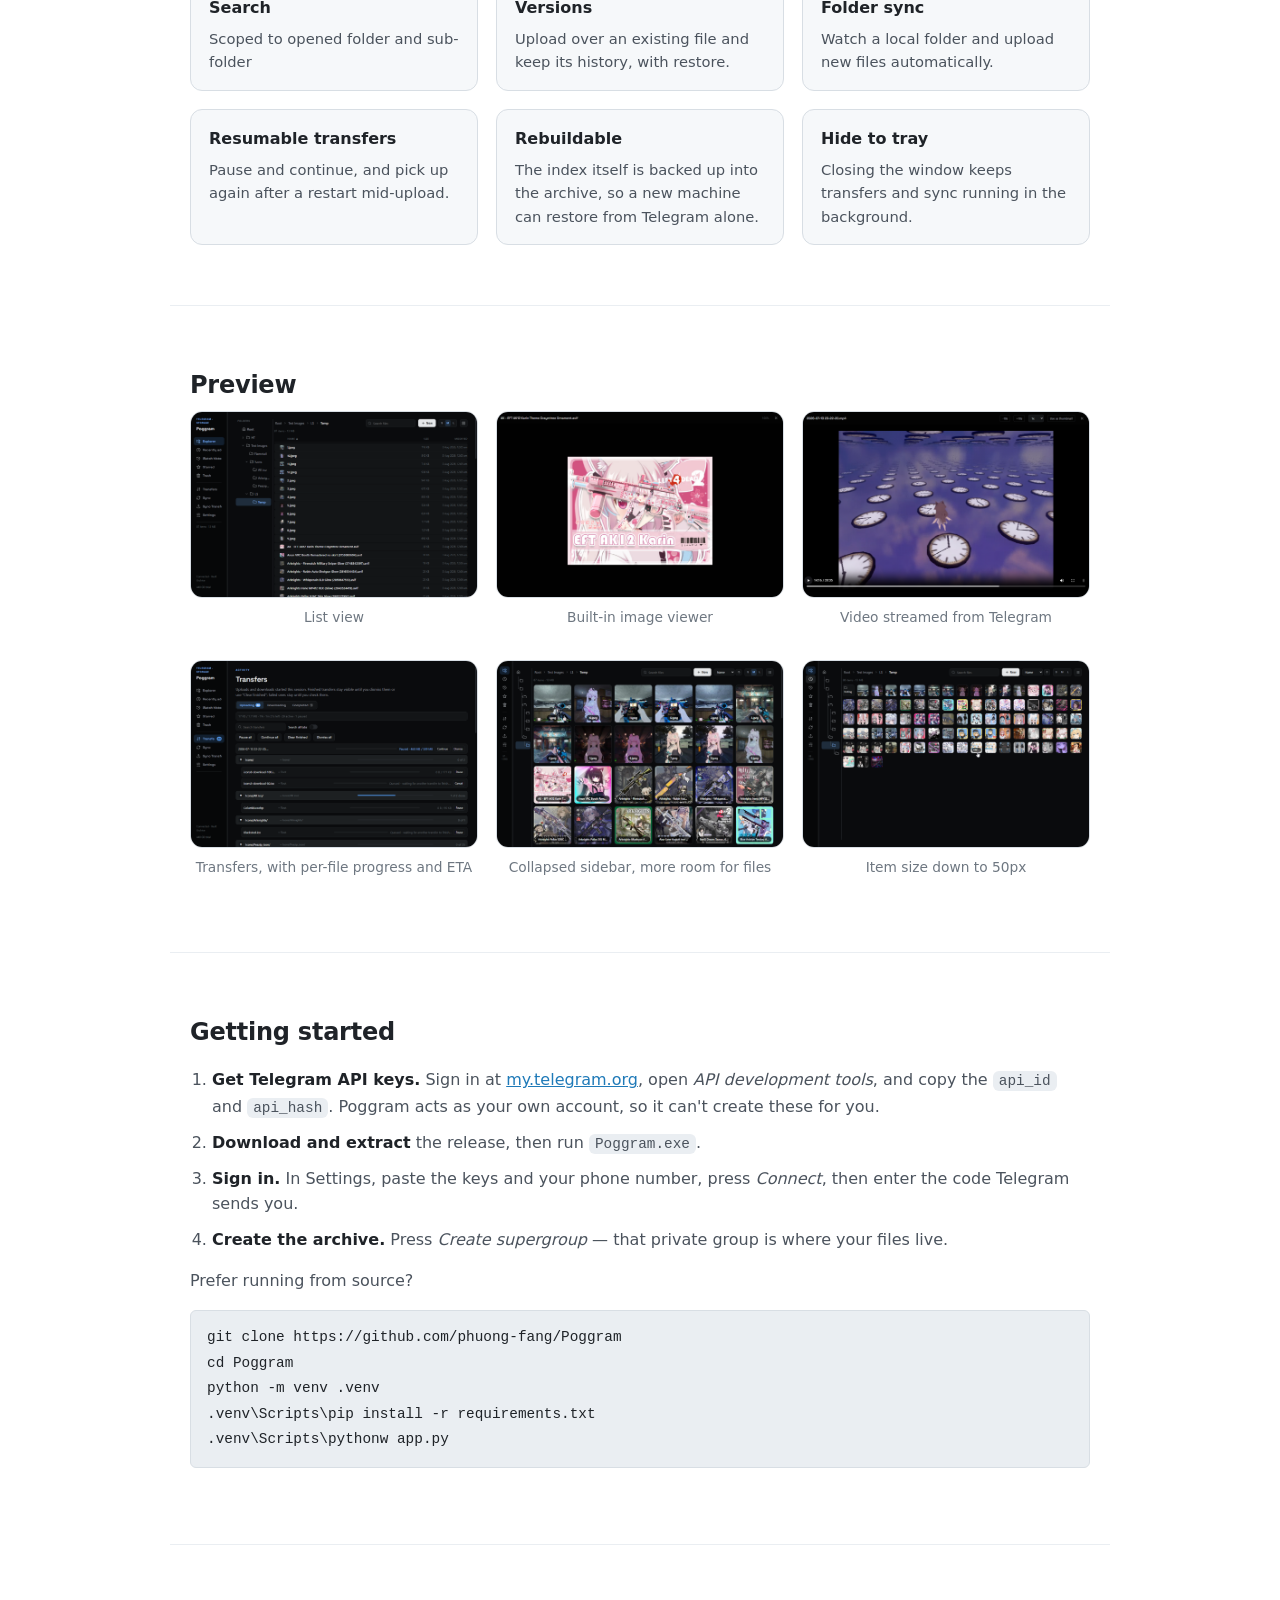
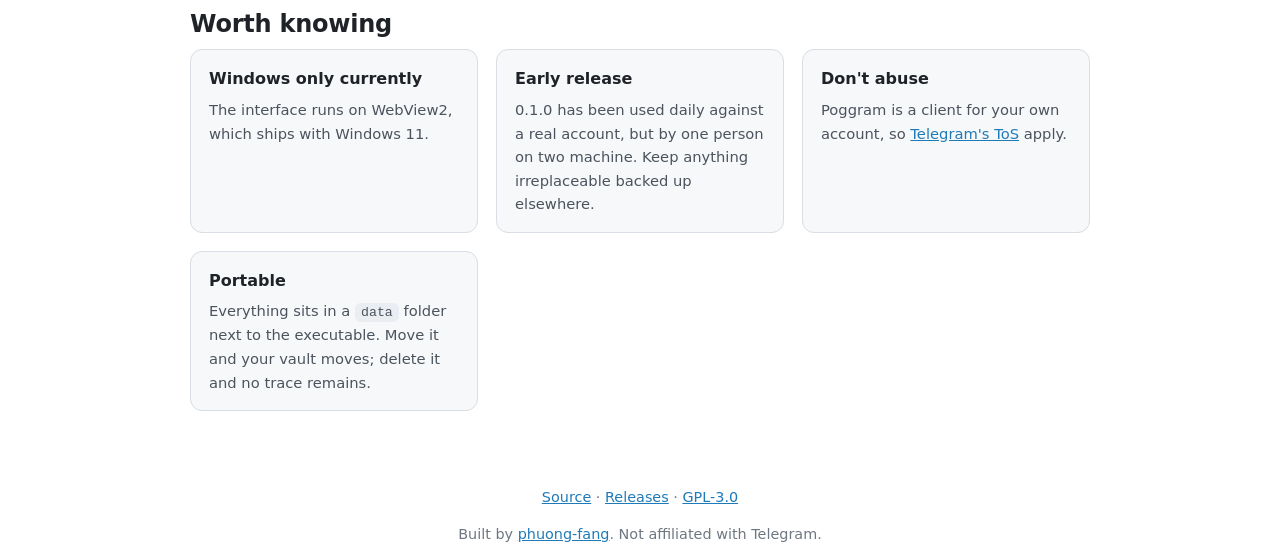
==== commit dc843d5a: "Update index.html" ====
--- a/index.html
+++ b/index.html
@@ -110,8 +110,8 @@
 
 <section class="wrap">
   <h2>What it is</h2>
-  <p class="lede">Your files live in Telegram, as messages in a supergroup. Poggram is the local index and interface to manage them: a folder tree, search, thumbnails, versioning and a Trash.</p>
-  <p class="note">Nothing passes through a third party. The app talks to Telegram directly as your own account, the index sits in a local database beside it.</p>
+  <p class="lede">Your files live in Telegram, as messages in a supergroup. Poggram is the local index and interface to manage them: folder tree, search, thumbnails, versioning and Trash.</p>
+  <p class="note">The app talks to Telegram directly as your own account, the index sits in a local database beside it.</p>
 </section>
 
 <section class="wrap">
